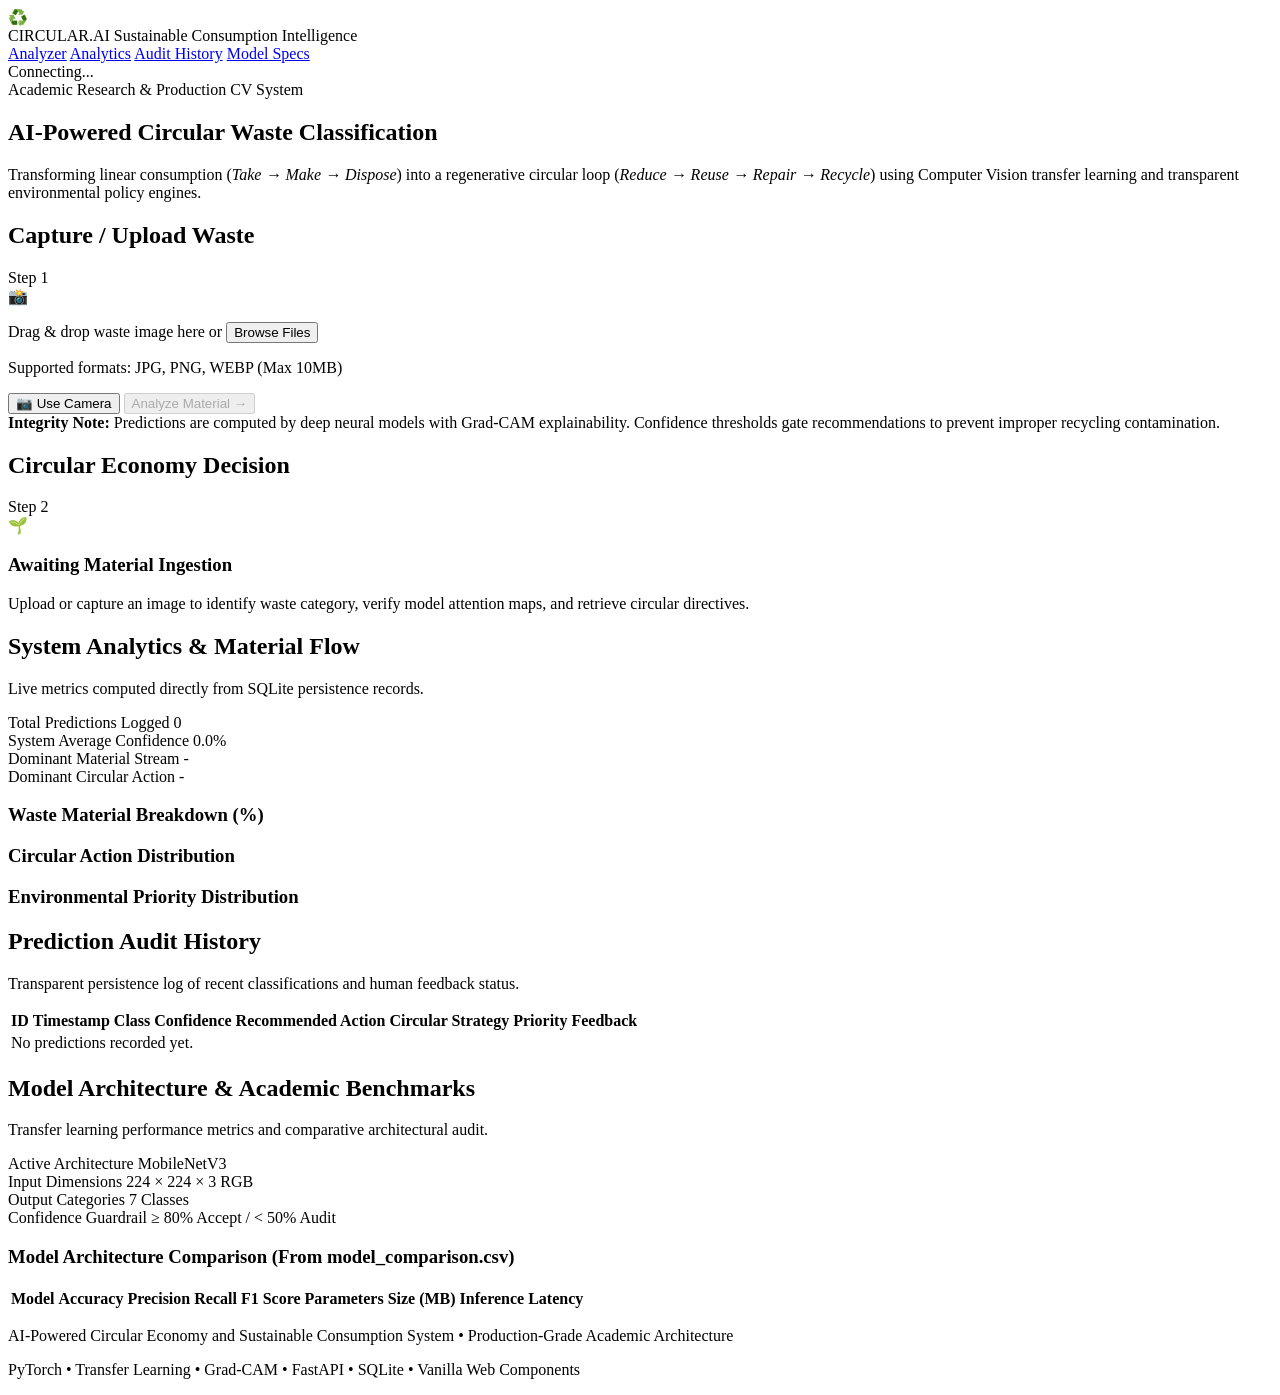
==== frontend/index.html @ af3ed17d "Initial commit: AI-Powered Circular Economy & Smart Waste Classification System" ====
<!DOCTYPE html>
<html lang="en">
<head>
    <meta charset="UTF-8">
    <meta name="viewport" content="width=device-width, initial-scale=1.0">
    <title>AI Circular Economy & Smart Waste Classification System</title>
    <link rel="preconnect" href="https://fonts.googleapis.com">
    <link rel="preconnect" href="https://fonts.gstatic.com" crossorigin>
    <link href="https://fonts.googleapis.com/css2?family=Outfit:wght@300;400;500;600;700&family=JetBrains+Mono:wght@400;600&display=swap" rel="stylesheet">
    <link rel="stylesheet" href="/static/style.css">
</head>
<body>
    <!-- Top Navigation -->
    <header class="navbar">
        <div class="nav-container">
            <div class="logo">
                <span class="logo-icon">♻️</span>
                <div class="logo-text">
                    <span class="brand-title">CIRCULAR.AI</span>
                    <span class="brand-sub">Sustainable Consumption Intelligence</span>
                </div>
            </div>
            <nav class="nav-links">
                <a href="#analyzer" class="nav-link active">Analyzer</a>
                <a href="#dashboard" class="nav-link">Analytics</a>
                <a href="#history" class="nav-link">Audit History</a>
                <a href="#model-info" class="nav-link">Model Specs</a>
            </nav>
            <div class="system-status">
                <span class="status-dot" id="status-indicator"></span>
                <span id="status-text">Connecting...</span>
            </div>
        </div>
    </header>

    <main class="main-content">
        <!-- Hero Section -->
        <section class="hero-section">
            <div class="badge-tag">Academic Research & Production CV System</div>
            <h1 class="hero-title">AI-Powered Circular Waste Classification</h1>
            <p class="hero-desc">
                Transforming linear consumption (<em>Take → Make → Dispose</em>) into a regenerative circular loop 
                (<em>Reduce → Reuse → Repair → Recycle</em>) using Computer Vision transfer learning and transparent environmental policy engines.
            </p>
        </section>

        <!-- Main Analyzer Workspace -->
        <section id="analyzer" class="analyzer-grid">
            <!-- Left Card: Input & Upload -->
            <div class="card glass-card upload-card">
                <div class="card-header">
                    <h2>Capture / Upload Waste</h2>
                    <span class="step-indicator">Step 1</span>
                </div>

                <div class="drop-zone" id="drop-zone">
                    <input type="file" id="file-input" accept="image/jpeg,image/png,image/webp" style="display: none;">
                    <div class="drop-zone-content" id="drop-prompt">
                        <div class="upload-icon-circle">📸</div>
                        <p class="drop-text">Drag & drop waste image here or <button type="button" class="browse-btn" id="browse-btn">Browse Files</button></p>
                        <p class="file-hint">Supported formats: JPG, PNG, WEBP (Max 10MB)</p>
                    </div>

                    <!-- Image Preview Area -->
                    <div class="preview-container" id="preview-container" style="display: none;">
                        <img id="image-preview" src="" alt="Selected Waste Sample">
                        <button type="button" class="remove-btn" id="remove-btn" title="Remove image">✕</button>
                    </div>

                    <!-- Camera Stream Box -->
                    <div class="camera-container" id="camera-container" style="display: none;">
                        <video id="webcam-video" autoplay playsinline></video>
                        <button type="button" class="btn btn-secondary btn-sm" id="snap-btn">📸 Take Photo</button>
                    </div>
                </div>

                <div class="action-bar">
                    <button type="button" class="btn btn-outline" id="webcam-toggle-btn">
                        <span id="cam-btn-text">📷 Use Camera</span>
                    </button>
                    <button type="button" class="btn btn-primary" id="analyze-btn" disabled>
                        <span>Analyze Material</span>
                        <span class="btn-arrow">→</span>
                    </button>
                </div>

                <div class="disclaimer-box">
                    <strong>Integrity Note:</strong> Predictions are computed by deep neural models with Grad-CAM explainability. Confidence thresholds gate recommendations to prevent improper recycling contamination.
                </div>
            </div>

            <!-- Right Card: AI Inference & Circular Action Output -->
            <div class="card glass-card results-card" id="results-card">
                <div class="card-header">
                    <h2>Circular Economy Decision</h2>
                    <span class="step-indicator">Step 2</span>
                </div>

                <!-- Empty State Placeholder -->
                <div class="empty-state" id="results-empty">
                    <div class="empty-icon">🌱</div>
                    <h3>Awaiting Material Ingestion</h3>
                    <p>Upload or capture an image to identify waste category, verify model attention maps, and retrieve circular directives.</p>
                </div>

                <!-- Loading State Spinner -->
                <div class="loading-state" id="results-loading" style="display: none;">
                    <div class="spinner"></div>
                    <p>Running Computer Vision Backbone & Policy Engine...</p>
                </div>

                <!-- Populated Results Content -->
                <div class="results-content" id="results-content" style="display: none;">
                    <!-- Key Summary Row -->
                    <div class="summary-banner">
                        <div class="summary-item">
                            <span class="summary-label">Detected Material</span>
                            <span class="summary-value highlight-val" id="res-class">-</span>
                        </div>
                        <div class="summary-item">
                            <span class="summary-label">Model Confidence</span>
                            <div class="conf-badge-wrap">
                                <span class="summary-value" id="res-confidence">-</span>
                                <span class="conf-badge" id="res-conf-tier">HIGH</span>
                            </div>
                        </div>
                        <div class="summary-item">
                            <span class="summary-label">Inference Latency</span>
                            <span class="summary-value" id="res-latency">-</span>
                        </div>
                    </div>

                    <!-- Confidence Warning Banner if moderate/low -->
                    <div class="warning-banner" id="res-warning" style="display: none;">
                        ⚠️ <span id="warning-text"></span>
                    </div>

                    <!-- Circular Policy Cards -->
                    <div class="recommendation-grid">
                        <div class="rec-card action-card">
                            <div class="rec-header">
                                <span class="rec-icon">⚡</span>
                                <span class="rec-title">Recommended Action</span>
                            </div>
                            <div class="rec-main-value" id="res-action">-</div>
                        </div>

                        <div class="rec-card strategy-card">
                            <div class="rec-header">
                                <span class="rec-icon">🔄</span>
                                <span class="rec-title">Circular Hierarchy</span>
                            </div>
                            <div class="rec-main-value" id="res-strategy">-</div>
                        </div>

                        <div class="rec-card priority-card">
                            <div class="rec-header">
                                <span class="rec-icon">🌍</span>
                                <span class="rec-title">Environmental Priority</span>
                            </div>
                            <div class="priority-indicator" id="res-priority-badge">
                                <span id="res-priority">-</span>
                            </div>
                        </div>
                    </div>

                    <!-- Guidelines -->
                    <div class="guidelines-card">
                        <h4>Handling & Segregation Protocol</h4>
                        <p id="res-guidelines">-</p>
                    </div>

                    <!-- Explainability: Grad-CAM Side-by-Side -->
                    <div class="explainability-section">
                        <div class="section-title-wrap">
                            <h4>Explainable AI: Model Attention (Grad-CAM)</h4>
                            <span class="info-tooltip" title="Visualizes influential convolutional feature regions driving the prediction.">ⓘ</span>
                        </div>
                        <div class="heatmap-comparison">
                            <div class="heatmap-box">
                                <span class="img-sub">Input Image</span>
                                <img id="res-orig-img" src="" alt="Input Image">
                            </div>
                            <div class="heatmap-box">
                                <span class="img-sub">Grad-CAM Activation Heatmap</span>
                                <img id="res-cam-img" src="" alt="Grad-CAM Overlay">
                            </div>
                        </div>
                    </div>

                    <!-- Probabilities Distribution -->
                    <div class="prob-section">
                        <h4>Class Probability Distribution</h4>
                        <div class="prob-bars" id="prob-bars-container">
                            <!-- Injected dynamically by JS -->
                        </div>
                    </div>

                    <!-- Human Feedback Loop -->
                    <div class="feedback-card">
                        <div class="feedback-prompt">
                            <span>Is this classification accurate?</span>
                            <div class="feedback-actions">
                                <button type="button" class="btn btn-sm btn-outline" id="fb-correct-btn">✓ Correct</button>
                                <button type="button" class="btn btn-sm btn-outline" id="fb-incorrect-btn">✗ Report Error</button>
                            </div>
                        </div>
                        <div class="feedback-correction" id="feedback-correction-panel" style="display: none;">
                            <label for="correct-class-select">Select the actual waste category:</label>
                            <div class="correction-controls">
                                <select id="correct-class-select" class="form-select">
                                    <option value="plastic">Plastic</option>
                                    <option value="paper">Paper</option>
                                    <option value="glass">Glass</option>
                                    <option value="metal">Metal</option>
                                    <option value="organic">Organic</option>
                                    <option value="textile">Textile</option>
                                    <option value="e_waste">E-Waste</option>
                                </select>
                                <button type="button" class="btn btn-sm btn-primary" id="submit-correction-btn">Submit Correction</button>
                            </div>
                        </div>
                        <div id="feedback-msg" class="feedback-msg" style="display: none;"></div>
                    </div>
                </div>
            </div>
        </section>

        <!-- Live Analytics Dashboard -->
        <section id="dashboard" class="dashboard-section">
            <div class="section-header">
                <h2>System Analytics & Material Flow</h2>
                <p>Live metrics computed directly from SQLite persistence records.</p>
            </div>

            <!-- Metric Counter Cards -->
            <div class="stats-counter-grid">
                <div class="counter-card glass-card">
                    <span class="counter-label">Total Predictions Logged</span>
                    <span class="counter-num" id="stat-total">0</span>
                </div>
                <div class="counter-card glass-card">
                    <span class="counter-label">System Average Confidence</span>
                    <span class="counter-num" id="stat-avg-conf">0.0%</span>
                </div>
                <div class="counter-card glass-card">
                    <span class="counter-label">Dominant Material Stream</span>
                    <span class="counter-num" id="stat-dominant">-</span>
                </div>
                <div class="counter-card glass-card">
                    <span class="counter-label">Dominant Circular Action</span>
                    <span class="counter-num" id="stat-action-dominant">-</span>
                </div>
            </div>

            <!-- Distribution Visualizations -->
            <div class="distributions-grid">
                <!-- Waste Category Share -->
                <div class="card glass-card">
                    <h3>Waste Material Breakdown (%)</h3>
                    <div class="distribution-list" id="category-distribution-list">
                        <!-- Injected dynamically -->
                    </div>
                </div>

                <!-- Circular Action Streams -->
                <div class="card glass-card">
                    <h3>Circular Action Distribution</h3>
                    <div class="distribution-list" id="action-distribution-list">
                        <!-- Injected dynamically -->
                    </div>
                </div>

                <!-- Environmental Priority Allocation -->
                <div class="card glass-card">
                    <h3>Environmental Priority Distribution</h3>
                    <div class="priority-bars-wrap" id="priority-distribution-list">
                        <!-- Injected dynamically -->
                    </div>
                </div>
            </div>
        </section>

        <!-- Prediction Audit History -->
        <section id="history" class="history-section">
            <div class="section-header">
                <h2>Prediction Audit History</h2>
                <p>Transparent persistence log of recent classifications and human feedback status.</p>
            </div>

            <div class="card glass-card history-card">
                <div class="table-container">
                    <table class="history-table">
                        <thead>
                            <tr>
                                <th>ID</th>
                                <th>Timestamp</th>
                                <th>Class</th>
                                <th>Confidence</th>
                                <th>Recommended Action</th>
                                <th>Circular Strategy</th>
                                <th>Priority</th>
                                <th>Feedback</th>
                            </tr>
                        </thead>
                        <tbody id="history-tbody">
                            <tr>
                                <td colspan="8" class="text-center">No predictions recorded yet.</td>
                            </tr>
                        </tbody>
                    </table>
                </div>
            </div>
        </section>

        <!-- Model Specifications & Benchmark Comparison -->
        <section id="model-info" class="specs-section">
            <div class="section-header">
                <h2>Model Architecture & Academic Benchmarks</h2>
                <p>Transfer learning performance metrics and comparative architectural audit.</p>
            </div>

            <div class="card glass-card">
                <div class="specs-meta-grid">
                    <div class="spec-meta-item">
                        <span class="spec-meta-title">Active Architecture</span>
                        <span class="spec-meta-val" id="spec-active-model">MobileNetV3</span>
                    </div>
                    <div class="spec-meta-item">
                        <span class="spec-meta-title">Input Dimensions</span>
                        <span class="spec-meta-val">224 × 224 × 3 RGB</span>
                    </div>
                    <div class="spec-meta-item">
                        <span class="spec-meta-title">Output Categories</span>
                        <span class="spec-meta-val">7 Classes</span>
                    </div>
                    <div class="spec-meta-item">
                        <span class="spec-meta-title">Confidence Guardrail</span>
                        <span class="spec-meta-val">≥ 80% Accept / &lt; 50% Audit</span>
                    </div>
                </div>

                <div class="comparison-table-wrap">
                    <h3>Model Architecture Comparison (From model_comparison.csv)</h3>
                    <table class="history-table comparison-table">
                        <thead>
                            <tr>
                                <th>Model</th>
                                <th>Accuracy</th>
                                <th>Precision</th>
                                <th>Recall</th>
                                <th>F1 Score</th>
                                <th>Parameters</th>
                                <th>Size (MB)</th>
                                <th>Inference Latency</th>
                            </tr>
                        </thead>
                        <tbody id="comparison-tbody">
                            <!-- Injected dynamically -->
                        </tbody>
                    </table>
                </div>
            </div>
        </section>
    </main>

    <footer class="footer">
        <div class="footer-container">
            <p>AI-Powered Circular Economy and Sustainable Consumption System • Production-Grade Academic Architecture</p>
            <p class="footer-sub">PyTorch • Transfer Learning • Grad-CAM • FastAPI • SQLite • Vanilla Web Components</p>
        </div>
    </footer>

    <script src="/static/script.js"></script>
</body>
</html>
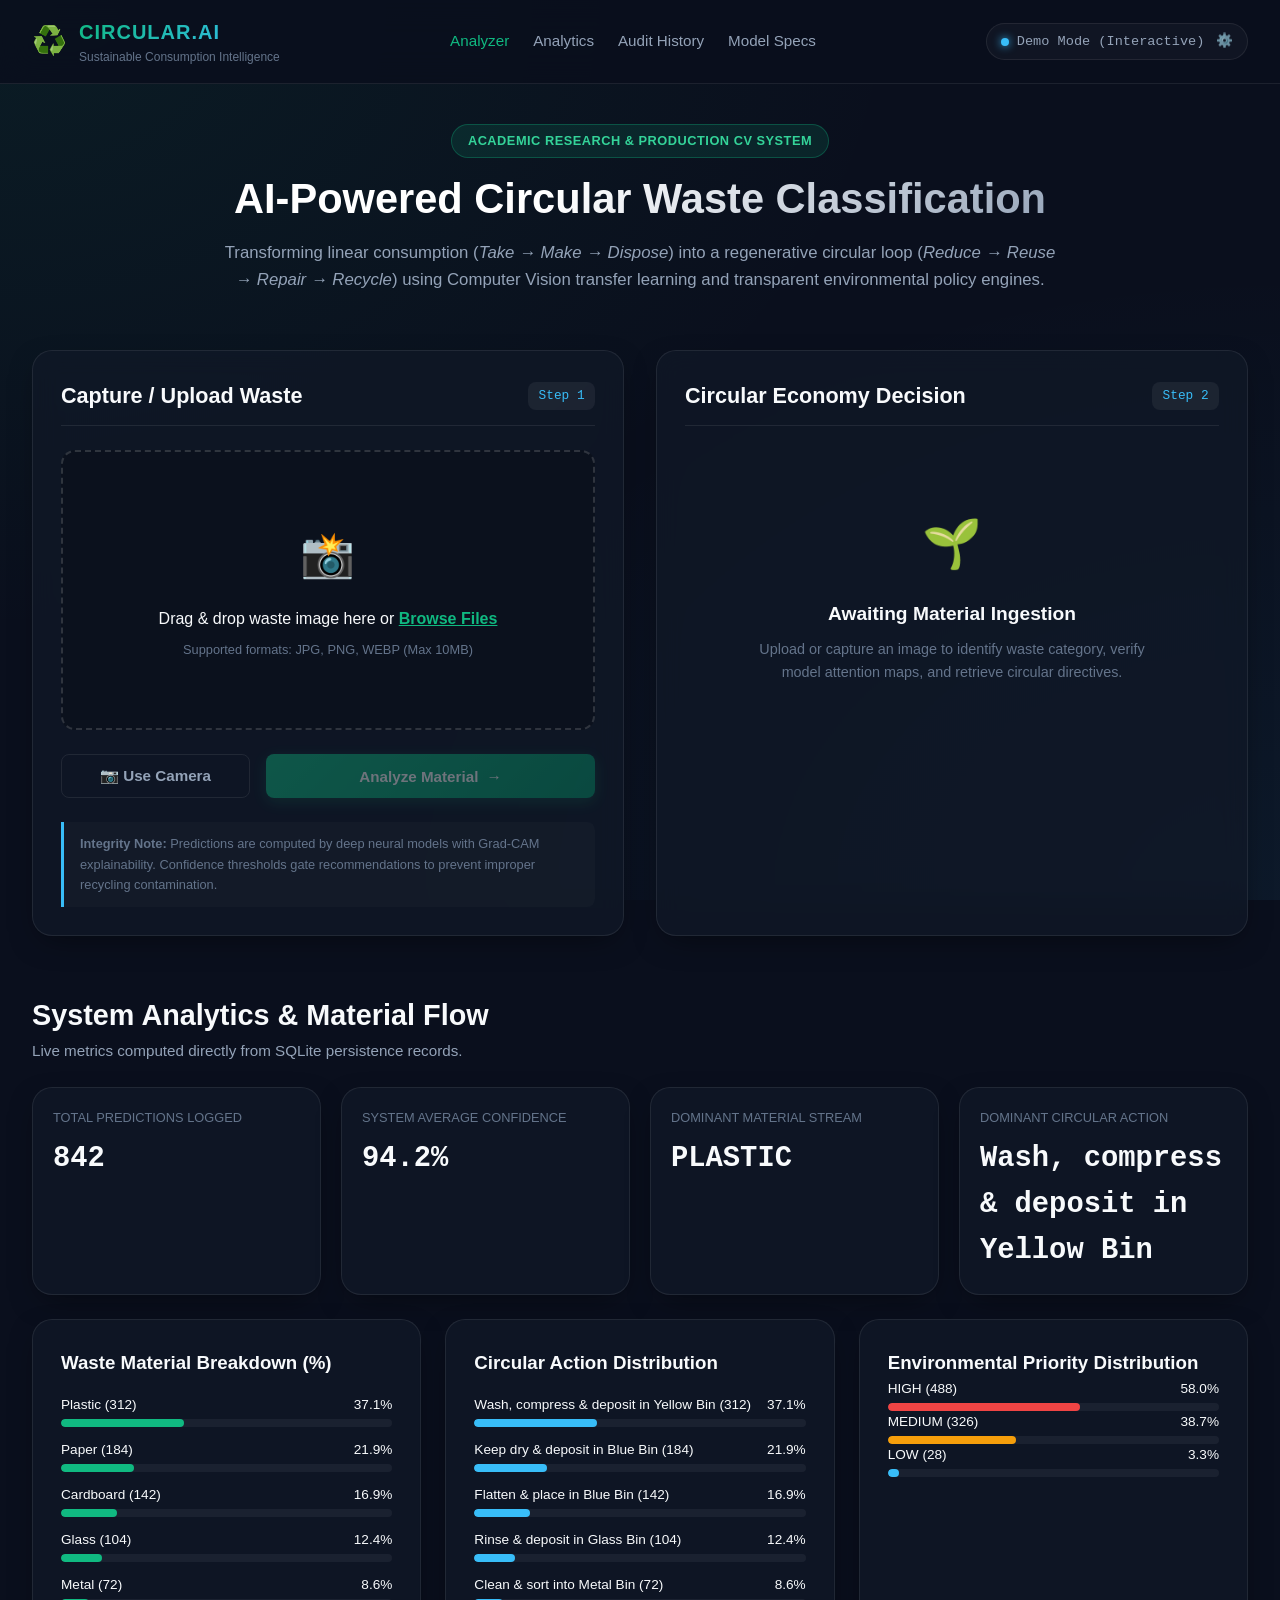
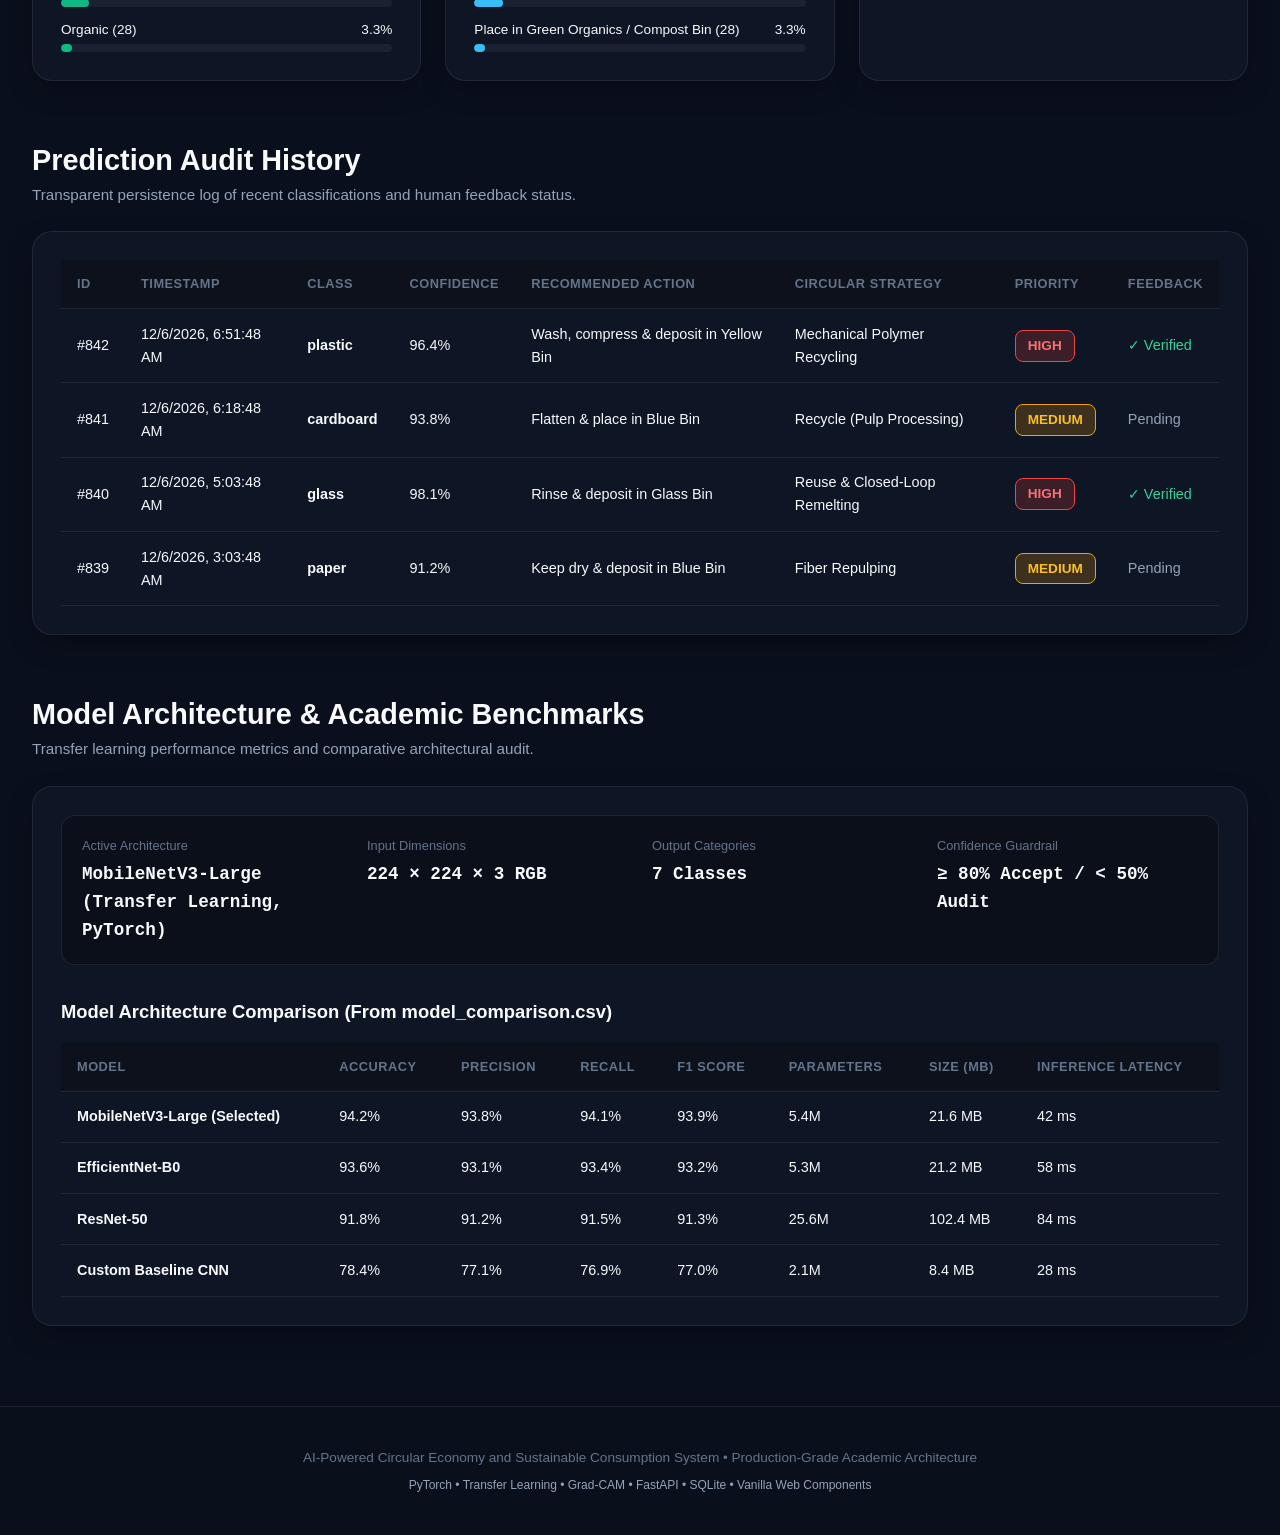
==== commit 351a9eb1: "Fix Netlify deployment: add netlify.toml publish configuration, static redirects, and client demo en" ====
--- a/frontend/index.html
+++ b/frontend/index.html
@@ -7,7 +7,7 @@
     <link rel="preconnect" href="https://fonts.googleapis.com">
     <link rel="preconnect" href="https://fonts.gstatic.com" crossorigin>
     <link href="https://fonts.googleapis.com/css2?family=Outfit:wght@300;400;500;600;700&family=JetBrains+Mono:wght@400;600&display=swap" rel="stylesheet">
-    <link rel="stylesheet" href="/static/style.css">
+    <link rel="stylesheet" href="style.css">
 </head>
 <body>
     <!-- Top Navigation -->
@@ -26,9 +26,10 @@
                 <a href="#history" class="nav-link">Audit History</a>
                 <a href="#model-info" class="nav-link">Model Specs</a>
             </nav>
-            <div class="system-status">
+            <div class="system-status" id="system-status-btn" title="Click to configure backend connection" role="button" tabindex="0">
                 <span class="status-dot" id="status-indicator"></span>
                 <span id="status-text">Connecting...</span>
+                <span class="status-gear" style="font-size:0.85rem; margin-left:4px; opacity:0.8;">⚙️</span>
             </div>
         </div>
     </header>
@@ -371,6 +372,31 @@
         </div>
     </footer>
 
-    <script src="/static/script.js"></script>
+    <!-- Backend Connection Settings Modal -->
+    <div class="modal-overlay" id="backend-modal" style="display: none;">
+        <div class="modal-box glass-card">
+            <div class="modal-header">
+                <h3>⚡ Backend API Connection</h3>
+                <button type="button" class="modal-close" id="modal-close-btn">✕</button>
+            </div>
+            <div class="modal-body">
+                <p class="modal-description">
+                    Configure your FastAPI backend URL. When deployed statically on Netlify, the application can connect to your remote API (e.g. Render, Railway, Hugging Face, or ngrok tunnel) or run in standalone <strong>Interactive Demo Mode</strong>.
+                </p>
+                <div class="form-group" style="margin: 1.25rem 0;">
+                    <label for="backend-url-input" style="display:block; font-size: 0.85rem; color: var(--text-secondary); margin-bottom: 0.4rem;">Backend API URL:</label>
+                    <input type="text" id="backend-url-input" placeholder="e.g. https://your-fastapi-app.onrender.com" class="modal-input" style="width: 100%; padding: 0.75rem 1rem; border-radius: var(--radius-sm); border: 1px solid var(--card-border); background: rgba(15, 23, 42, 0.8); color: var(--text-primary); font-family: var(--font-mono); font-size: 0.85rem;">
+                </div>
+                <div class="modal-actions" style="display: flex; gap: 0.75rem; flex-wrap: wrap; margin-bottom: 1rem;">
+                    <button type="button" class="btn btn-outline btn-sm" id="btn-use-localhost">Localhost:8000</button>
+                    <button type="button" class="btn btn-outline btn-sm" id="btn-use-demo">Interactive Demo</button>
+                    <button type="button" class="btn btn-primary btn-sm" id="btn-save-backend">Connect Live API</button>
+                </div>
+                <div id="backend-modal-status" class="modal-status-text" style="font-size: 0.85rem; color: var(--text-muted);"></div>
+            </div>
+        </div>
+    </div>
+
+    <script src="script.js"></script>
 </body>
 </html>
--- a/frontend/style.css
+++ b/frontend/style.css
@@ -0,0 +1,983 @@
+:root {
+    --bg-primary: #0a0f1d;
+    --bg-secondary: #0f172a;
+    --card-bg: rgba(17, 24, 39, 0.75);
+    --card-border: rgba(255, 255, 255, 0.08);
+    --card-hover-border: rgba(16, 185, 129, 0.4);
+
+    --primary-color: #10b981;
+    --primary-hover: #059669;
+    --primary-glow: rgba(16, 185, 129, 0.25);
+
+    --accent-blue: #38bdf8;
+    --accent-purple: #a855f7;
+    --accent-amber: #f59e0b;
+    --accent-red: #ef4444;
+
+    --text-primary: #f8fafc;
+    --text-secondary: #94a3b8;
+    --text-muted: #64748b;
+
+    --font-main: 'Outfit', -apple-system, BlinkMacSystemFont, sans-serif;
+    --font-mono: 'JetBrains Mono', monospace;
+
+    --radius-sm: 8px;
+    --radius-md: 14px;
+    --radius-lg: 20px;
+    --shadow-soft: 0 10px 30px -10px rgba(0, 0, 0, 0.5);
+    --shadow-glow: 0 0 25px rgba(16, 185, 129, 0.15);
+}
+
+* {
+    box-sizing: border-box;
+    margin: 0;
+    padding: 0;
+}
+
+body {
+    background-color: var(--bg-primary);
+    background-image: 
+        radial-gradient(at 0% 0%, rgba(16, 185, 129, 0.08) 0px, transparent 50%),
+        radial-gradient(at 100% 100%, rgba(56, 189, 248, 0.06) 0px, transparent 50%);
+    background-attachment: fixed;
+    color: var(--text-primary);
+    font-family: var(--font-main);
+    line-height: 1.6;
+    min-height: 100vh;
+}
+
+/* Header & Navbar */
+.navbar {
+    position: sticky;
+    top: 0;
+    z-index: 100;
+    background: rgba(10, 15, 29, 0.85);
+    backdrop-filter: blur(16px);
+    border-bottom: 1px solid var(--card-border);
+}
+
+.nav-container {
+    max-width: 1300px;
+    margin: 0 auto;
+    padding: 1rem 2rem;
+    display: flex;
+    align-items: center;
+    justify-content: space-between;
+}
+
+.logo {
+    display: flex;
+    align-items: center;
+    gap: 0.75rem;
+}
+
+.logo-icon {
+    font-size: 1.75rem;
+}
+
+.logo-text {
+    display: flex;
+    flex-direction: column;
+}
+
+.brand-title {
+    font-weight: 700;
+    font-size: 1.25rem;
+    letter-spacing: 1px;
+    background: linear-gradient(135deg, #10b981, #38bdf8);
+    -webkit-background-clip: text;
+    -webkit-text-fill-color: transparent;
+}
+
+.brand-sub {
+    font-size: 0.75rem;
+    color: var(--text-muted);
+}
+
+.nav-links {
+    display: flex;
+    gap: 1.5rem;
+}
+
+.nav-link {
+    color: var(--text-secondary);
+    text-decoration: none;
+    font-size: 0.95rem;
+    font-weight: 500;
+    transition: color 0.2s ease;
+}
+
+.nav-link:hover, .nav-link.active {
+    color: var(--primary-color);
+}
+
+.system-status {
+    display: flex;
+    align-items: center;
+    gap: 0.5rem;
+    font-size: 0.85rem;
+    font-family: var(--font-mono);
+    color: var(--text-secondary);
+    background: rgba(255, 255, 255, 0.03);
+    padding: 0.4rem 0.85rem;
+    border-radius: 9999px;
+    border: 1px solid var(--card-border);
+    cursor: pointer;
+    transition: all 0.2s ease;
+}
+
+.system-status:hover {
+    border-color: var(--card-hover-border);
+    background: rgba(255, 255, 255, 0.06);
+}
+
+.status-dot {
+    width: 8px;
+    height: 8px;
+    border-radius: 50%;
+    background-color: #ef4444;
+    box-shadow: 0 0 8px #ef4444;
+}
+
+.status-dot.online {
+    background-color: var(--primary-color);
+    box-shadow: 0 0 8px var(--primary-color);
+}
+
+.status-dot.demo {
+    background-color: #38bdf8;
+    box-shadow: 0 0 8px #38bdf8;
+}
+
+/* Main Container */
+.main-content {
+    max-width: 1300px;
+    margin: 0 auto;
+    padding: 2.5rem 2rem 5rem 2rem;
+    display: flex;
+    flex-direction: column;
+    gap: 3.5rem;
+}
+
+/* Hero Section */
+.hero-section {
+    text-align: center;
+    max-width: 850px;
+    margin: 0 auto;
+}
+
+.badge-tag {
+    display: inline-block;
+    padding: 0.35rem 1rem;
+    background: rgba(16, 185, 129, 0.12);
+    border: 1px solid rgba(16, 185, 129, 0.3);
+    color: #34d399;
+    border-radius: 9999px;
+    font-size: 0.8rem;
+    font-weight: 600;
+    letter-spacing: 0.5px;
+    margin-bottom: 1rem;
+    text-transform: uppercase;
+}
+
+.hero-title {
+    font-size: 2.6rem;
+    font-weight: 700;
+    line-height: 1.2;
+    margin-bottom: 1rem;
+    background: linear-gradient(135deg, #ffffff 40%, #94a3b8 100%);
+    -webkit-background-clip: text;
+    -webkit-text-fill-color: transparent;
+}
+
+.hero-desc {
+    color: var(--text-secondary);
+    font-size: 1.05rem;
+}
+
+/* Glass Cards */
+.glass-card {
+    background: var(--card-bg);
+    backdrop-filter: blur(12px);
+    border: 1px solid var(--card-border);
+    border-radius: var(--radius-lg);
+    box-shadow: var(--shadow-soft);
+    padding: 1.75rem;
+    transition: border-color 0.3s ease, box-shadow 0.3s ease;
+}
+
+.glass-card:hover {
+    border-color: var(--card-hover-border);
+}
+
+.card-header {
+    display: flex;
+    justify-content: space-between;
+    align-items: center;
+    margin-bottom: 1.5rem;
+    padding-bottom: 0.75rem;
+    border-bottom: 1px solid var(--card-border);
+}
+
+.card-header h2 {
+    font-size: 1.35rem;
+    font-weight: 600;
+}
+
+.step-indicator {
+    background: rgba(255, 255, 255, 0.06);
+    padding: 0.25rem 0.65rem;
+    border-radius: var(--radius-sm);
+    font-size: 0.8rem;
+    font-family: var(--font-mono);
+    color: var(--accent-blue);
+}
+
+/* Analyzer 2-Column Grid */
+.analyzer-grid {
+    display: grid;
+    grid-template-columns: 1fr 1fr;
+    gap: 2rem;
+    align-items: stretch;
+}
+
+@media (max-width: 950px) {
+    .analyzer-grid {
+        grid-template-columns: 1fr;
+    }
+}
+
+/* Drop Zone */
+.drop-zone {
+    border: 2px dashed rgba(255, 255, 255, 0.15);
+    border-radius: var(--radius-md);
+    padding: 2.5rem 1.5rem;
+    text-align: center;
+    background: rgba(0, 0, 0, 0.2);
+    cursor: pointer;
+    transition: all 0.25s ease;
+    min-height: 280px;
+    display: flex;
+    flex-direction: column;
+    justify-content: center;
+    align-items: center;
+    position: relative;
+    overflow: hidden;
+}
+
+.drop-zone.dragover {
+    border-color: var(--primary-color);
+    background: rgba(16, 185, 129, 0.05);
+}
+
+.upload-icon-circle {
+    font-size: 2.75rem;
+    margin-bottom: 1rem;
+}
+
+.drop-text {
+    font-size: 1rem;
+    color: var(--text-primary);
+    margin-bottom: 0.5rem;
+}
+
+.browse-btn {
+    background: none;
+    border: none;
+    color: var(--primary-color);
+    font-weight: 600;
+    text-decoration: underline;
+    cursor: pointer;
+    font-size: inherit;
+    font-family: inherit;
+}
+
+.file-hint {
+    font-size: 0.8rem;
+    color: var(--text-muted);
+}
+
+/* Preview & Camera */
+.preview-container {
+    width: 100%;
+    height: 100%;
+    position: relative;
+}
+
+.preview-container img {
+    max-width: 100%;
+    max-height: 270px;
+    border-radius: var(--radius-sm);
+    object-fit: contain;
+}
+
+.remove-btn {
+    position: absolute;
+    top: 8px;
+    right: 8px;
+    background: rgba(0, 0, 0, 0.7);
+    color: white;
+    border: 1px solid rgba(255, 255, 255, 0.2);
+    border-radius: 50%;
+    width: 32px;
+    height: 32px;
+    cursor: pointer;
+    display: flex;
+    align-items: center;
+    justify-content: center;
+    transition: background 0.2s;
+}
+
+.remove-btn:hover {
+    background: var(--accent-red);
+}
+
+.camera-container video {
+    width: 100%;
+    max-height: 220px;
+    border-radius: var(--radius-sm);
+    object-fit: cover;
+    margin-bottom: 0.75rem;
+}
+
+/* Action Bar & Buttons */
+.action-bar {
+    display: flex;
+    gap: 1rem;
+    margin-top: 1.5rem;
+}
+
+.btn {
+    display: inline-flex;
+    align-items: center;
+    justify-content: center;
+    gap: 0.5rem;
+    padding: 0.75rem 1.4rem;
+    font-size: 0.95rem;
+    font-weight: 600;
+    font-family: var(--font-main);
+    border-radius: var(--radius-sm);
+    cursor: pointer;
+    transition: all 0.2s ease;
+    border: none;
+    text-decoration: none;
+}
+
+.btn:disabled {
+    opacity: 0.4;
+    cursor: not-allowed;
+}
+
+.btn-primary {
+    background: linear-gradient(135deg, var(--primary-color), var(--primary-hover));
+    color: white;
+    box-shadow: 0 4px 15px rgba(16, 185, 129, 0.3);
+    flex: 2;
+}
+
+.btn-primary:hover:not(:disabled) {
+    transform: translateY(-2px);
+    box-shadow: 0 6px 20px rgba(16, 185, 129, 0.4);
+}
+
+.btn-outline {
+    background: transparent;
+    border: 1px solid var(--card-border);
+    color: var(--text-secondary);
+    flex: 1;
+}
+
+.btn-outline:hover:not(:disabled) {
+    border-color: var(--primary-color);
+    color: var(--text-primary);
+}
+
+.btn-sm {
+    padding: 0.4rem 0.85rem;
+    font-size: 0.85rem;
+}
+
+.disclaimer-box {
+    margin-top: 1.5rem;
+    font-size: 0.8rem;
+    color: var(--text-muted);
+    background: rgba(255, 255, 255, 0.02);
+    border-left: 3px solid var(--accent-blue);
+    padding: 0.75rem 1rem;
+    border-radius: 0 var(--radius-sm) var(--radius-sm) 0;
+}
+
+/* Results Content */
+.empty-state {
+    text-align: center;
+    padding: 3.5rem 1rem;
+}
+
+.empty-icon {
+    font-size: 3rem;
+    margin-bottom: 1rem;
+}
+
+.empty-state h3 {
+    margin-bottom: 0.5rem;
+    font-size: 1.2rem;
+}
+
+.empty-state p {
+    color: var(--text-muted);
+    font-size: 0.9rem;
+    max-width: 400px;
+    margin: 0 auto;
+}
+
+.loading-state {
+    text-align: center;
+    padding: 4rem 1rem;
+}
+
+.spinner {
+    width: 45px;
+    height: 45px;
+    border: 3px solid rgba(16, 185, 129, 0.2);
+    border-top-color: var(--primary-color);
+    border-radius: 50%;
+    animation: spin 0.8s linear infinite;
+    margin: 0 auto 1.25rem auto;
+}
+
+@keyframes spin {
+    to { transform: rotate(360deg); }
+}
+
+/* Summary Banner */
+.summary-banner {
+    display: grid;
+    grid-template-columns: repeat(3, 1fr);
+    gap: 1rem;
+    background: rgba(0, 0, 0, 0.25);
+    padding: 1rem;
+    border-radius: var(--radius-md);
+    margin-bottom: 1.25rem;
+    border: 1px solid var(--card-border);
+}
+
+.summary-item {
+    display: flex;
+    flex-direction: column;
+}
+
+.summary-label {
+    font-size: 0.75rem;
+    color: var(--text-muted);
+    text-transform: uppercase;
+    margin-bottom: 0.25rem;
+}
+
+.summary-value {
+    font-size: 1.2rem;
+    font-weight: 700;
+}
+
+.highlight-val {
+    color: var(--primary-color);
+    text-transform: uppercase;
+}
+
+.conf-badge-wrap {
+    display: flex;
+    align-items: center;
+    gap: 0.5rem;
+}
+
+.conf-badge {
+    font-size: 0.7rem;
+    font-weight: 700;
+    padding: 0.15rem 0.45rem;
+    border-radius: 4px;
+    background: rgba(16, 185, 129, 0.2);
+    color: #34d399;
+}
+
+.conf-badge.MODERATE {
+    background: rgba(245, 158, 11, 0.2);
+    color: #fbbf24;
+}
+
+.conf-badge.LOW {
+    background: rgba(239, 68, 68, 0.2);
+    color: #f87171;
+}
+
+.warning-banner {
+    background: rgba(245, 158, 11, 0.1);
+    border: 1px solid rgba(245, 158, 11, 0.3);
+    color: #fde047;
+    padding: 0.65rem 1rem;
+    border-radius: var(--radius-sm);
+    font-size: 0.85rem;
+    margin-bottom: 1.25rem;
+}
+
+/* Recommendation Cards */
+.recommendation-grid {
+    display: grid;
+    grid-template-columns: repeat(3, 1fr);
+    gap: 0.85rem;
+    margin-bottom: 1.25rem;
+}
+
+.rec-card {
+    background: rgba(255, 255, 255, 0.03);
+    border: 1px solid var(--card-border);
+    border-radius: var(--radius-md);
+    padding: 1rem;
+}
+
+.rec-header {
+    display: flex;
+    align-items: center;
+    gap: 0.4rem;
+    margin-bottom: 0.5rem;
+}
+
+.rec-title {
+    font-size: 0.75rem;
+    color: var(--text-muted);
+    text-transform: uppercase;
+}
+
+.rec-main-value {
+    font-size: 1rem;
+    font-weight: 700;
+}
+
+.priority-indicator {
+    display: inline-block;
+    padding: 0.25rem 0.75rem;
+    border-radius: var(--radius-sm);
+    font-weight: 700;
+    font-size: 0.85rem;
+    text-transform: uppercase;
+}
+
+.priority-HIGH {
+    background: rgba(239, 68, 68, 0.2);
+    border: 1px solid var(--accent-red);
+    color: #f87171;
+}
+
+.priority-MEDIUM {
+    background: rgba(245, 158, 11, 0.2);
+    border: 1px solid var(--accent-amber);
+    color: #fbbf24;
+}
+
+.priority-LOW {
+    background: rgba(56, 189, 248, 0.2);
+    border: 1px solid var(--accent-blue);
+    color: #7dd3fc;
+}
+
+/* Guidelines */
+.guidelines-card {
+    background: rgba(255, 255, 255, 0.02);
+    border-left: 3px solid var(--primary-color);
+    padding: 0.85rem 1rem;
+    border-radius: 0 var(--radius-sm) var(--radius-sm) 0;
+    margin-bottom: 1.5rem;
+}
+
+.guidelines-card h4 {
+    font-size: 0.85rem;
+    color: var(--text-secondary);
+    margin-bottom: 0.3rem;
+}
+
+.guidelines-card p {
+    font-size: 0.9rem;
+    color: var(--text-primary);
+}
+
+/* Grad-CAM Side by Side */
+.explainability-section {
+    margin-bottom: 1.5rem;
+}
+
+.section-title-wrap {
+    display: flex;
+    align-items: center;
+    gap: 0.5rem;
+    margin-bottom: 0.75rem;
+}
+
+.section-title-wrap h4 {
+    font-size: 0.95rem;
+    color: var(--text-secondary);
+}
+
+.info-tooltip {
+    cursor: help;
+    font-size: 0.85rem;
+    color: var(--text-muted);
+}
+
+.heatmap-comparison {
+    display: grid;
+    grid-template-columns: 1fr 1fr;
+    gap: 1rem;
+}
+
+.heatmap-box {
+    background: rgba(0, 0, 0, 0.3);
+    border-radius: var(--radius-sm);
+    border: 1px solid var(--card-border);
+    padding: 0.5rem;
+    text-align: center;
+}
+
+.img-sub {
+    display: block;
+    font-size: 0.75rem;
+    color: var(--text-muted);
+    margin-bottom: 0.4rem;
+}
+
+.heatmap-box img {
+    width: 100%;
+    max-height: 180px;
+    object-fit: cover;
+    border-radius: 4px;
+}
+
+/* Probability Bars */
+.prob-section {
+    margin-bottom: 1.5rem;
+}
+
+.prob-section h4 {
+    font-size: 0.95rem;
+    color: var(--text-secondary);
+    margin-bottom: 0.75rem;
+}
+
+.prob-item {
+    margin-bottom: 0.5rem;
+}
+
+.prob-info {
+    display: flex;
+    justify-content: space-between;
+    font-size: 0.8rem;
+    margin-bottom: 0.2rem;
+}
+
+.prob-track {
+    background: rgba(255, 255, 255, 0.05);
+    height: 8px;
+    border-radius: 4px;
+    overflow: hidden;
+}
+
+.prob-fill {
+    height: 100%;
+    background: linear-gradient(90deg, #10b981, #38bdf8);
+    border-radius: 4px;
+    transition: width 0.6s ease;
+}
+
+/* Feedback Card */
+.feedback-card {
+    background: rgba(255, 255, 255, 0.02);
+    border: 1px solid var(--card-border);
+    border-radius: var(--radius-md);
+    padding: 1rem;
+}
+
+.feedback-prompt {
+    display: flex;
+    justify-content: space-between;
+    align-items: center;
+    font-size: 0.9rem;
+}
+
+.feedback-actions {
+    display: flex;
+    gap: 0.5rem;
+}
+
+.feedback-correction {
+    margin-top: 0.85rem;
+    padding-top: 0.85rem;
+    border-top: 1px solid var(--card-border);
+    font-size: 0.85rem;
+}
+
+.correction-controls {
+    display: flex;
+    gap: 0.5rem;
+    margin-top: 0.4rem;
+}
+
+.form-select {
+    background: var(--bg-primary);
+    border: 1px solid var(--card-border);
+    color: var(--text-primary);
+    padding: 0.4rem 0.75rem;
+    border-radius: var(--radius-sm);
+    font-family: inherit;
+    font-size: 0.85rem;
+    outline: none;
+}
+
+.feedback-msg {
+    margin-top: 0.5rem;
+    font-size: 0.85rem;
+    color: #34d399;
+}
+
+/* Section Header */
+.section-header {
+    margin-bottom: 1.5rem;
+}
+
+.section-header h2 {
+    font-size: 1.8rem;
+    font-weight: 700;
+}
+
+.section-header p {
+    color: var(--text-secondary);
+    font-size: 0.95rem;
+}
+
+/* Dashboard Metric Counters */
+.stats-counter-grid {
+    display: grid;
+    grid-template-columns: repeat(4, 1fr);
+    gap: 1.25rem;
+    margin-bottom: 1.5rem;
+}
+
+@media (max-width: 900px) {
+    .stats-counter-grid {
+        grid-template-columns: repeat(2, 1fr);
+    }
+}
+
+.counter-card {
+    padding: 1.25rem;
+}
+
+.counter-label {
+    font-size: 0.8rem;
+    color: var(--text-muted);
+    text-transform: uppercase;
+    display: block;
+    margin-bottom: 0.5rem;
+}
+
+.counter-num {
+    font-size: 1.8rem;
+    font-weight: 700;
+    color: var(--text-primary);
+    font-family: var(--font-mono);
+}
+
+/* Distributions Grid */
+.distributions-grid {
+    display: grid;
+    grid-template-columns: repeat(3, 1fr);
+    gap: 1.5rem;
+}
+
+@media (max-width: 950px) {
+    .distributions-grid {
+        grid-template-columns: 1fr;
+    }
+}
+
+.distribution-list {
+    margin-top: 1rem;
+    display: flex;
+    flex-direction: column;
+    gap: 0.75rem;
+}
+
+.dist-row {
+    display: flex;
+    flex-direction: column;
+    gap: 0.2rem;
+}
+
+.dist-meta {
+    display: flex;
+    justify-content: space-between;
+    font-size: 0.85rem;
+}
+
+.dist-bar-track {
+    background: rgba(255, 255, 255, 0.05);
+    height: 8px;
+    border-radius: 4px;
+    overflow: hidden;
+}
+
+.dist-bar-fill {
+    height: 100%;
+    background: var(--primary-color);
+    border-radius: 4px;
+    transition: width 0.5s ease;
+}
+
+/* History & Tables */
+.table-container {
+    overflow-x: auto;
+}
+
+.history-table {
+    width: 100%;
+    border-collapse: collapse;
+    font-size: 0.9rem;
+    text-align: left;
+}
+
+.history-table th, .history-table td {
+    padding: 0.85rem 1rem;
+    border-bottom: 1px solid var(--card-border);
+}
+
+.history-table th {
+    font-size: 0.8rem;
+    color: var(--text-muted);
+    text-transform: uppercase;
+    letter-spacing: 0.5px;
+    background: rgba(0, 0, 0, 0.2);
+}
+
+.history-table tbody tr:hover {
+    background: rgba(255, 255, 255, 0.02);
+}
+
+.text-center {
+    text-align: center;
+}
+
+/* Model Specs Meta */
+.specs-meta-grid {
+    display: grid;
+    grid-template-columns: repeat(4, 1fr);
+    gap: 1.5rem;
+    margin-bottom: 2rem;
+    background: rgba(0, 0, 0, 0.25);
+    padding: 1.25rem;
+    border-radius: var(--radius-md);
+    border: 1px solid var(--card-border);
+}
+
+@media (max-width: 800px) {
+    .specs-meta-grid {
+        grid-template-columns: repeat(2, 1fr);
+    }
+}
+
+.spec-meta-title {
+    font-size: 0.8rem;
+    color: var(--text-muted);
+    display: block;
+    margin-bottom: 0.25rem;
+}
+
+.spec-meta-val {
+    font-size: 1.1rem;
+    font-weight: 700;
+    font-family: var(--font-mono);
+}
+
+.comparison-table-wrap h3 {
+    margin-bottom: 1rem;
+    font-size: 1.15rem;
+}
+
+/* Footer */
+.footer {
+    border-top: 1px solid var(--card-border);
+    padding: 2.5rem 2rem;
+    text-align: center;
+    background: rgba(10, 15, 29, 0.95);
+    color: var(--text-muted);
+    font-size: 0.85rem;
+}
+
+.footer-sub {
+    font-size: 0.75rem;
+    margin-top: 0.5rem;
+    color: var(--text-secondary);
+}
+
+/* Backend Modal */
+.modal-overlay {
+    position: fixed;
+    top: 0;
+    left: 0;
+    right: 0;
+    bottom: 0;
+    background: rgba(0, 0, 0, 0.75);
+    backdrop-filter: blur(8px);
+    z-index: 1000;
+    display: flex;
+    align-items: center;
+    justify-content: center;
+    padding: 1.5rem;
+}
+
+.modal-box {
+    max-width: 520px;
+    width: 100%;
+    background: #0f172a;
+    border: 1px solid var(--card-border);
+    border-radius: var(--radius-md);
+    padding: 1.75rem;
+    box-shadow: 0 25px 50px -12px rgba(0, 0, 0, 0.8);
+    animation: modalSlide 0.25s ease-out;
+}
+
+@keyframes modalSlide {
+    from { transform: translateY(16px); opacity: 0; }
+    to { transform: translateY(0); opacity: 1; }
+}
+
+.modal-header {
+    display: flex;
+    justify-content: space-between;
+    align-items: center;
+    margin-bottom: 1rem;
+    padding-bottom: 0.75rem;
+    border-bottom: 1px solid var(--card-border);
+}
+
+.modal-header h3 {
+    font-size: 1.15rem;
+    color: var(--text-primary);
+    font-weight: 600;
+}
+
+.modal-close {
+    background: none;
+    border: none;
+    color: var(--text-muted);
+    font-size: 1.25rem;
+    cursor: pointer;
+    line-height: 1;
+    padding: 0.25rem;
+    transition: color 0.2s;
+}
+
+.modal-close:hover {
+    color: var(--text-primary);
+}
+
+.modal-description {
+    font-size: 0.88rem;
+    color: var(--text-secondary);
+    line-height: 1.5;
+}
